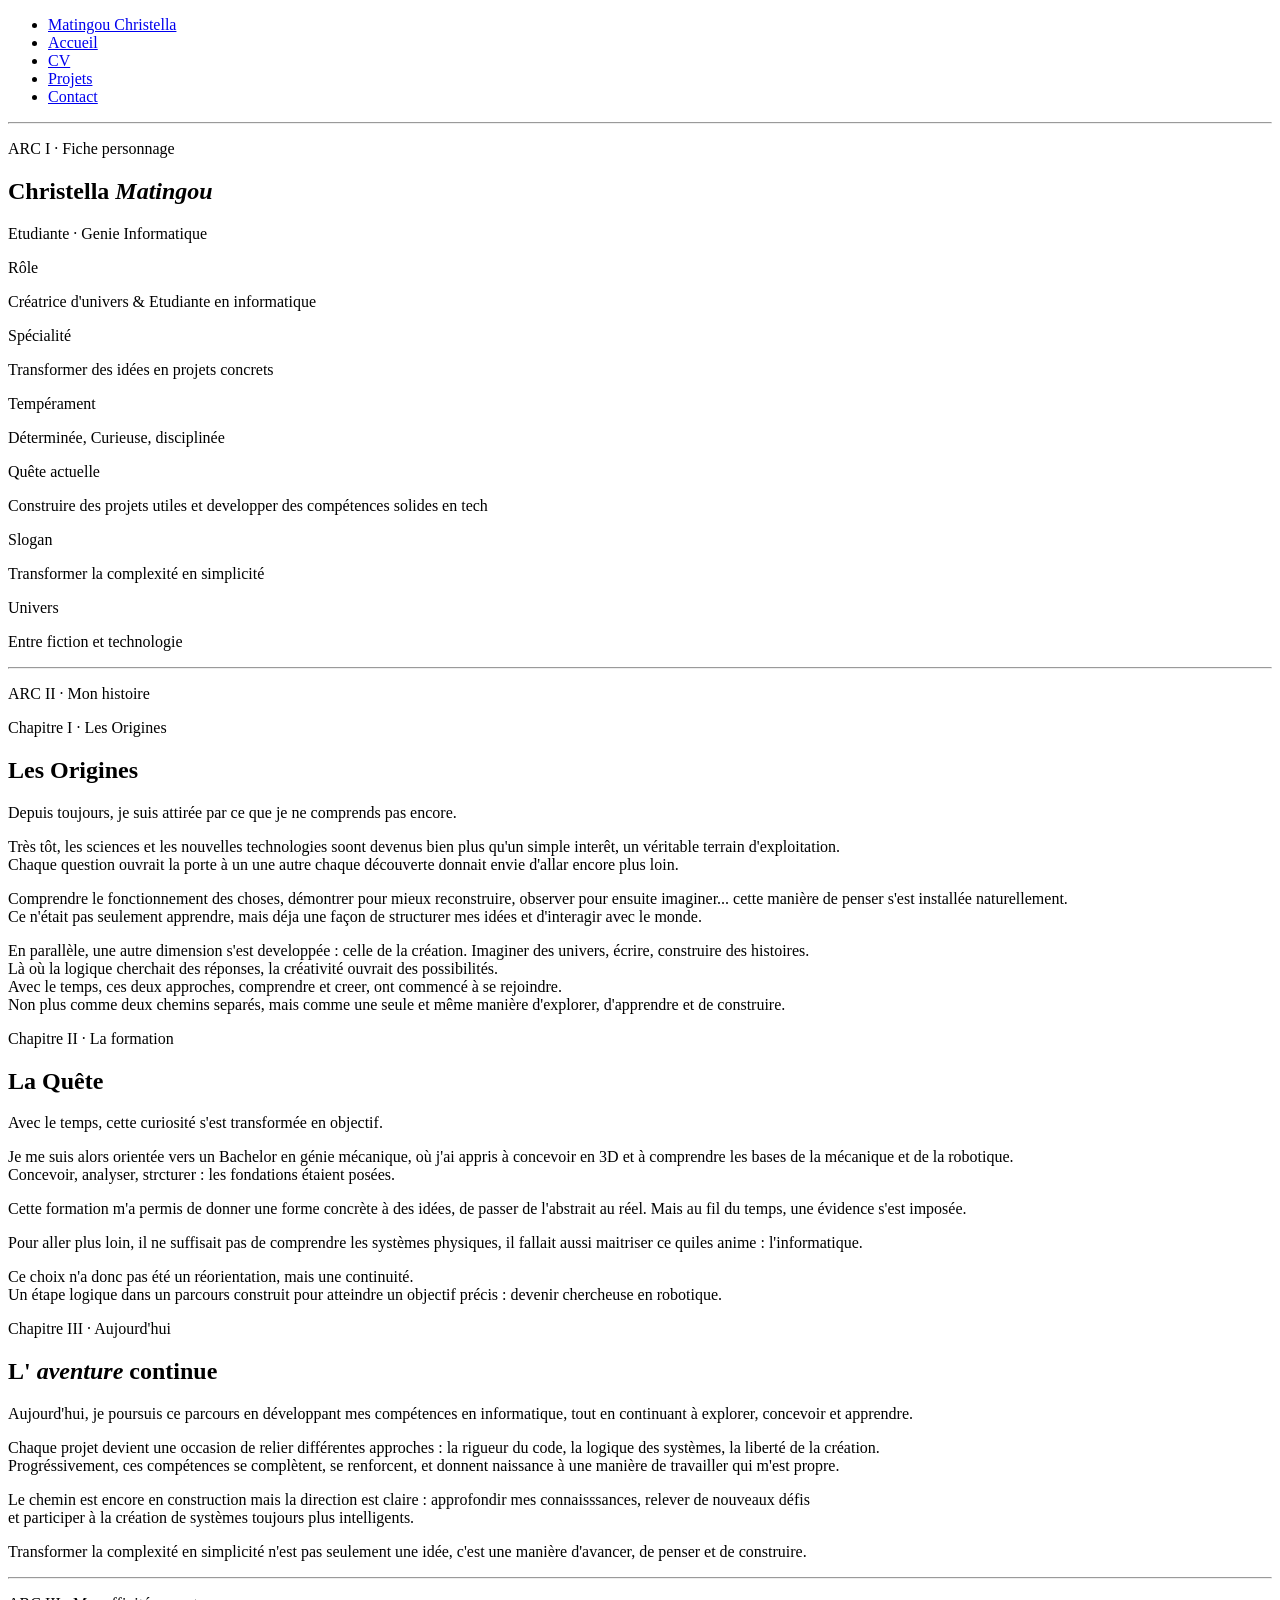
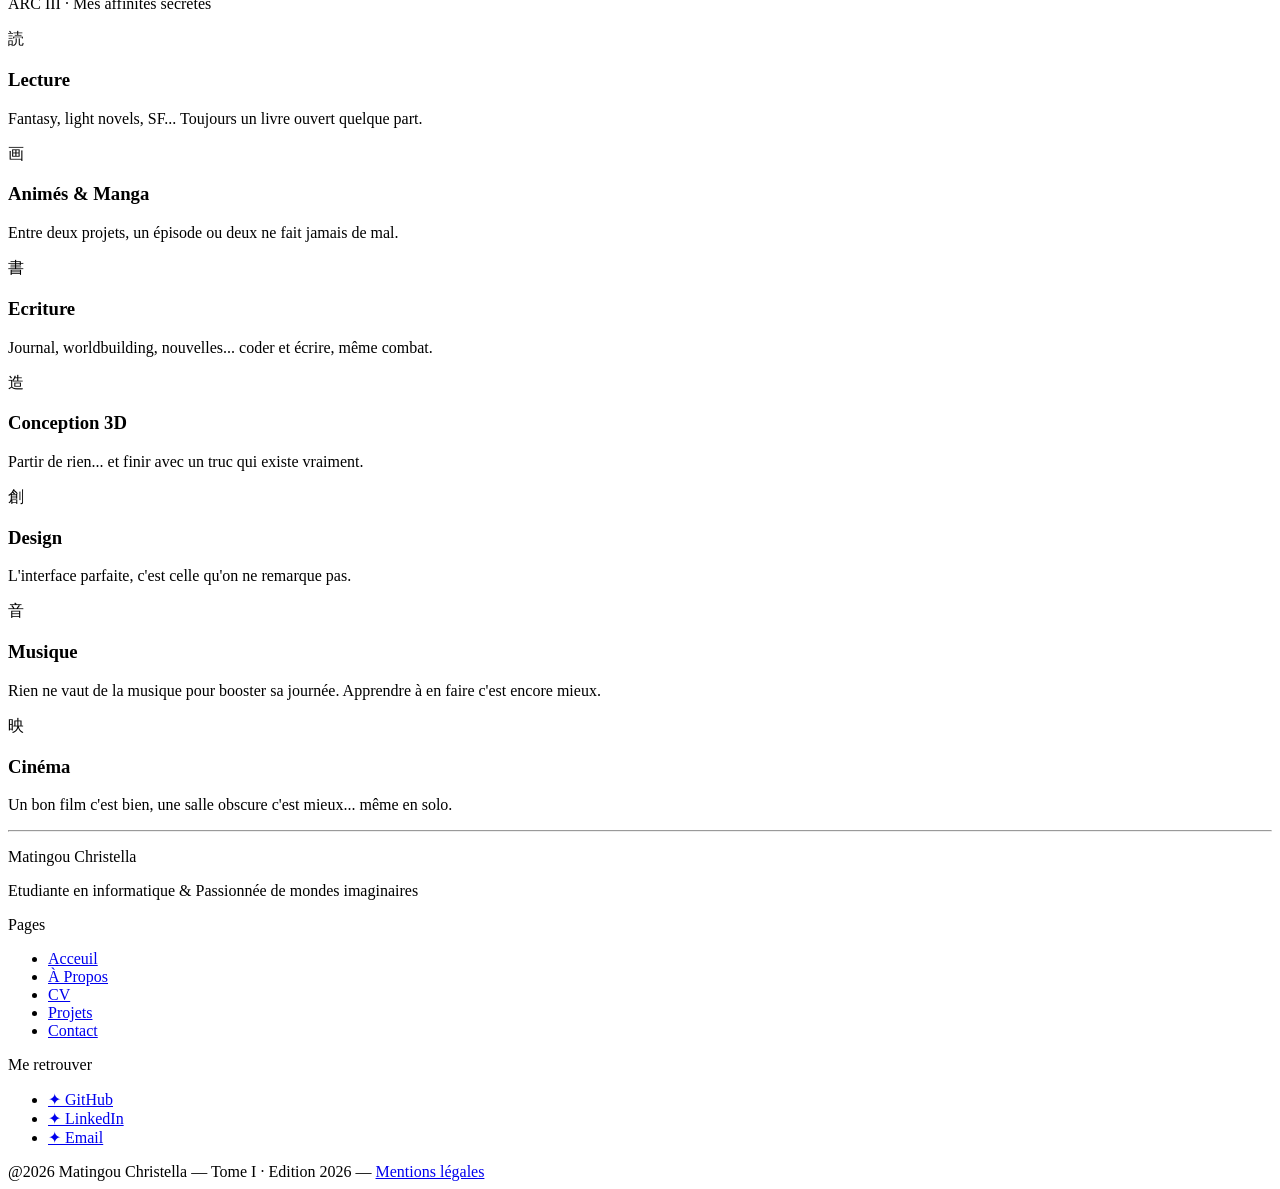
==== aboutme.html @ d2eea665 "Fix HTML structure and update links in aboutme.html" ====
<!doctype html>
<html lang="fr">
  <head>
    <meta charset="UTF-8" />
    <meta name="viewport" content="width=device-width, initial-scale=1.0" />
    <title>À Propos</title>
    <link rel="stylesheet" href="style.css" />
  </head>
  <body>
    <header>
      <nav class="navigation">
        <ul>
          <li><a href="index.html" class="logo-name">Matingou Christella</a></li>
          <li><a href="index.html">Accueil</a></li>
          <li><a href="CV.html">CV</a></li>
          <li><a href="project.html">Projets</a></li>
          <li><a href="contact.html">Contact</a></li>
        </ul>
      </nav>
      <hr />
    </header>
    <main>
      <p class="part-label">ARC I · Fiche personnage</p>
      <section class="statut">
        <div class="infos-part-zone">
          <div class="infos-parts">
            <h1 class="name-part">Christella <em>Matingou</em></h1>
            <p class="class-part">Etudiante · Genie Informatique</p>
          </div>
          <div class="stats-zone">
            <div class="stat-part">
              <p class="stat-name">Rôle</p>
              <p class="stat-value">
                Créatrice d'univers & Etudiante en informatique
              </p>
            </div>
            <div class="stat-part">
              <p class="stat-name">Spécialité</p>
              <p class="stat-value">
                Transformer des idées en projets concrets
              </p>
            </div>
            <div class="stat-part">
              <p class="stat-name">Tempérament</p>
              <p class="stat-value">Déterminée, Curieuse, disciplinée</p>
            </div>
            <div class="stat-part">
              <p class="stat-name">Quête actuelle</p>
              <p class="stat-value">
                Construire des projets utiles et developper des compétences
                solides en tech
              </p>
            </div>
            <div class="stat-part">
              <p class="stat-name">Slogan</p>
              <p class="stat-value">Transformer la complexité en simplicité</p>
            </div>
            <div class="stat-part">
              <p class="stat-name">Univers</p>
              <p class="stat-value">Entre fiction et technologie</p>
            </div>
          </div>
        </div>
      </section>
      <hr />
      <section class="story">
        <p class="part-label">ARC II · Mon histoire</p>
        <div class="chapters">
          <div class="first-chapter">
            <div class="chap-timeline">
              <div class="chap-dot"></div>
              <div class="chap-line"></div>
            </div>
            <div class="chap-body">
              <div class="chap-num">Chapitre I · Les Origines</div>
              <h2 class="chap-title">Les Origines</h2>
              <p class="chap-text">
                Depuis toujours, je suis attirée par ce que je ne comprends pas
                encore.<br />
              </p>
              <p class="chap-text">
                Très tôt, les sciences et les nouvelles technologies soont
                devenus bien plus qu'un simple interêt, un véritable terrain
                d'exploitation.<br />
                Chaque question ouvrait la porte à un une autre chaque
                découverte donnait envie d'allar encore plus loin.<br />
              </p>
              <p class="chap-text">
                Comprendre le fonctionnement des choses, démontrer pour mieux
                reconstruire, observer pour ensuite imaginer... cette manière de
                penser s'est installée naturellement.<br />
                Ce n'était pas seulement apprendre, mais déja une façon de
                structurer mes idées et d'interagir avec le monde.<br />
              </p>
              <p class="chap-text">
                En parallèle, une autre dimension s'est developpée : celle de la
                création. Imaginer des univers, écrire, construire des
                histoires.<br />
                Là où la logique cherchait des réponses, la créativité ouvrait
                des possibilités.<br />
                Avec le temps, ces deux approches, comprendre et creer, ont
                commencé à se rejoindre. <br />Non plus comme deux chemins
                separés, mais comme une seule et même manière d'explorer,
                d'apprendre et de construire.
              </p>
            </div>
          </div>
          <div class="second-chapter">
            <div class="chap-timeline">
              <div class="chap-dot"></div>
              <div class="chap-line"></div>
            </div>
            <div class="chap-body">
              <div class="chap-num">Chapitre II · La formation</div>
              <h2 class="chap-title">La Quête</h2>
              <p class="chap-text">
                Avec le temps, cette curiosité s'est transformée en objectif.
              </p>
              <p class="chap-text">
                Je me suis alors orientée vers un Bachelor en génie mécanique,
                où j'ai appris à concevoir en 3D et à comprendre les bases de la
                mécanique et de la robotique. <br />
                Concevoir, analyser, strcturer : les fondations étaient posées.
              </p>
              <p class="chap-text">
                Cette formation m'a permis de donner une forme concrète à des
                idées, de passer de l'abstrait au réel. Mais au fil du temps,
                une évidence s'est imposée.
              </p>
              <p class="chap-text">
                Pour aller plus loin, il ne suffisait pas de comprendre les
                systèmes physiques, il fallait aussi maitriser ce quiles anime :
                l'informatique.
              </p>
              <p class="chap-text">
                Ce choix n'a donc pas été un réorientation, mais une continuité.
                <br />
                Un étape logique dans un parcours construit pour atteindre un
                objectif précis : devenir chercheuse en robotique.
              </p>
            </div>
          </div>
          <div class="third-chapter">
            <div class="chap-timeline">
              <div class="chap-dot"></div>
              <div class="chap-line"></div>
            </div>
            <div class="chap-body">
              <div class="chap-num">Chapitre III · Aujourd'hui</div>
              <h2 class="chap-title">L' <em>aventure</em> continue</h2>
              <p class="chap-text">
                Aujourd'hui, je poursuis ce parcours en développant mes
                compétences en informatique, tout en continuant à explorer,
                concevoir et apprendre.
              </p>
              <p class="chap-text">
                Chaque projet devient une occasion de relier différentes
                approches : la rigueur du code, la logique des systèmes, la
                liberté de la création.
                <br />Progréssivement, ces compétences se complètent, se
                renforcent, et donnent naissance à une manière de travailler qui
                m'est propre.
              </p>
              <p class="chap-text">
                Le chemin est encore en construction mais la direction est
                claire : approfondir mes connaisssances, relever de nouveaux
                défis <br />
                et participer à la création de systèmes toujours plus
                intelligents.
              </p>
              <p class="chap-text">
                Transformer la complexité en simplicité n'est pas seulement une
                idée, c'est une manière d'avancer, de penser et de construire.
              </p>
            </div>
          </div>
        </div>
      </section>
      <hr />
      <section class="hobbies">
        <p class="part-label">ARC III · Mes affinités secretes</p>
        <div class="hobbies-zone">
          <div class="hobbies-card">
            <span class="hobby-kanji">読</span>
            <div class="hobby-part">
              <h3 class="hobby-name">Lecture</h3>
              <p class="hobby-value">
                Fantasy, light novels, SF... Toujours un livre ouvert quelque
                part.
              </p>
            </div>
          </div>
          <div class="hobbies-card">
            <span class="hobby-kanji">画</span>
            <div class="hobby-part">
              <h3 class="hobby-name">Animés & Manga</h3>
              <p class="hobby-value">
                Entre deux projets, un épisode ou deux ne fait jamais de mal.
              </p>
            </div>
          </div>
          <div class="hobbies-card">
            <span class="hobby-kanji">書</span>
            <div class="hobby-part">
              <h3 class="hobby-name">Ecriture</h3>
              <p class="hobby-value">
                Journal, worldbuilding, nouvelles... coder et écrire, même
                combat.
              </p>
            </div>
          </div>
          <div class="hobbies-card">
            <span class="hobby-kanji">造</span>
            <div class="hobby-part">
              <h3 class="hobby-name">Conception 3D</h3>
              <p class="hobby-value">
                Partir de rien... et finir avec un truc qui existe vraiment.
              </p>
            </div>
          </div>
          <div class="hobbies-card">
            <span class="hobby-kanji">創</span>
            <div class="hobby-part">
              <h3 class="hobby-name">Design</h3>
              <p class="hobby-value">
                L'interface parfaite, c'est celle qu'on ne remarque pas.
              </p>
            </div>
          </div>
          <div class="hobbies-card">
            <span class="hobby-kanji">音</span>
            <div class="hobby-part">
              <h3 class="hobby-name">Musique</h3>
              <p class="hobby-value">
                Rien ne vaut de la musique pour booster sa journée. Apprendre à
                en faire c'est encore mieux.
              </p>
            </div>
          </div>
          <div class="hobbies-card">
            <span class="hobby-kanji">映</span>
            <div class="hobby-part">
              <h3 class="hobby-name">Cinéma</h3>
              <p class="hobby-value">
                Un bon film c'est bien, une salle obscure c'est mieux... même en
                solo.
              </p>
            </div>
          </div>
        </div>
      </section>
    </main>
    <footer>
      <hr />
      <section class="footer-top">
        <div class="footer-title">
          <p class="footer-logo">Matingou Christella</p>
          <p class="footer-subtitle">
            Etudiante en informatique & Passionnée de mondes imaginaires
          </p>
        </div>
        <div clas="footer-nav">
          <p class="footer-nav-title">Pages</p>
          <ul class="foot-nav">
            <li><a href="index.html">Acceuil</a></li>
            <li><a href="aboutme.html">À Propos</a></li>
            <li><a href="cv.html">CV</a></li>
            <li><a href="project.html">Projets</a></li>
            <li><a href="contact.html">Contact</a></li>
          </ul>
        </div>
        <div class="footer-social">
          <p class="footer-social-title">Me retrouver</p>
          <ul class="foot-nav">
            <li><a href="#">✦ GitHub</a></li>
            <li><a href="#">✦ LinkedIn</a></li>
            <li><a href="christellamatingou@gmail.com">✦ Email</a></li>
          </ul>
        </div>
      </section>
      <section class="footer-bottom">
        <span>@2026 Matingou Christella</span>
        <span>— Tome I · Edition 2026 —</span>
        <a href="mentions.html">Mentions légales</a>
      </section>
    </footer>
  </body>
</html>
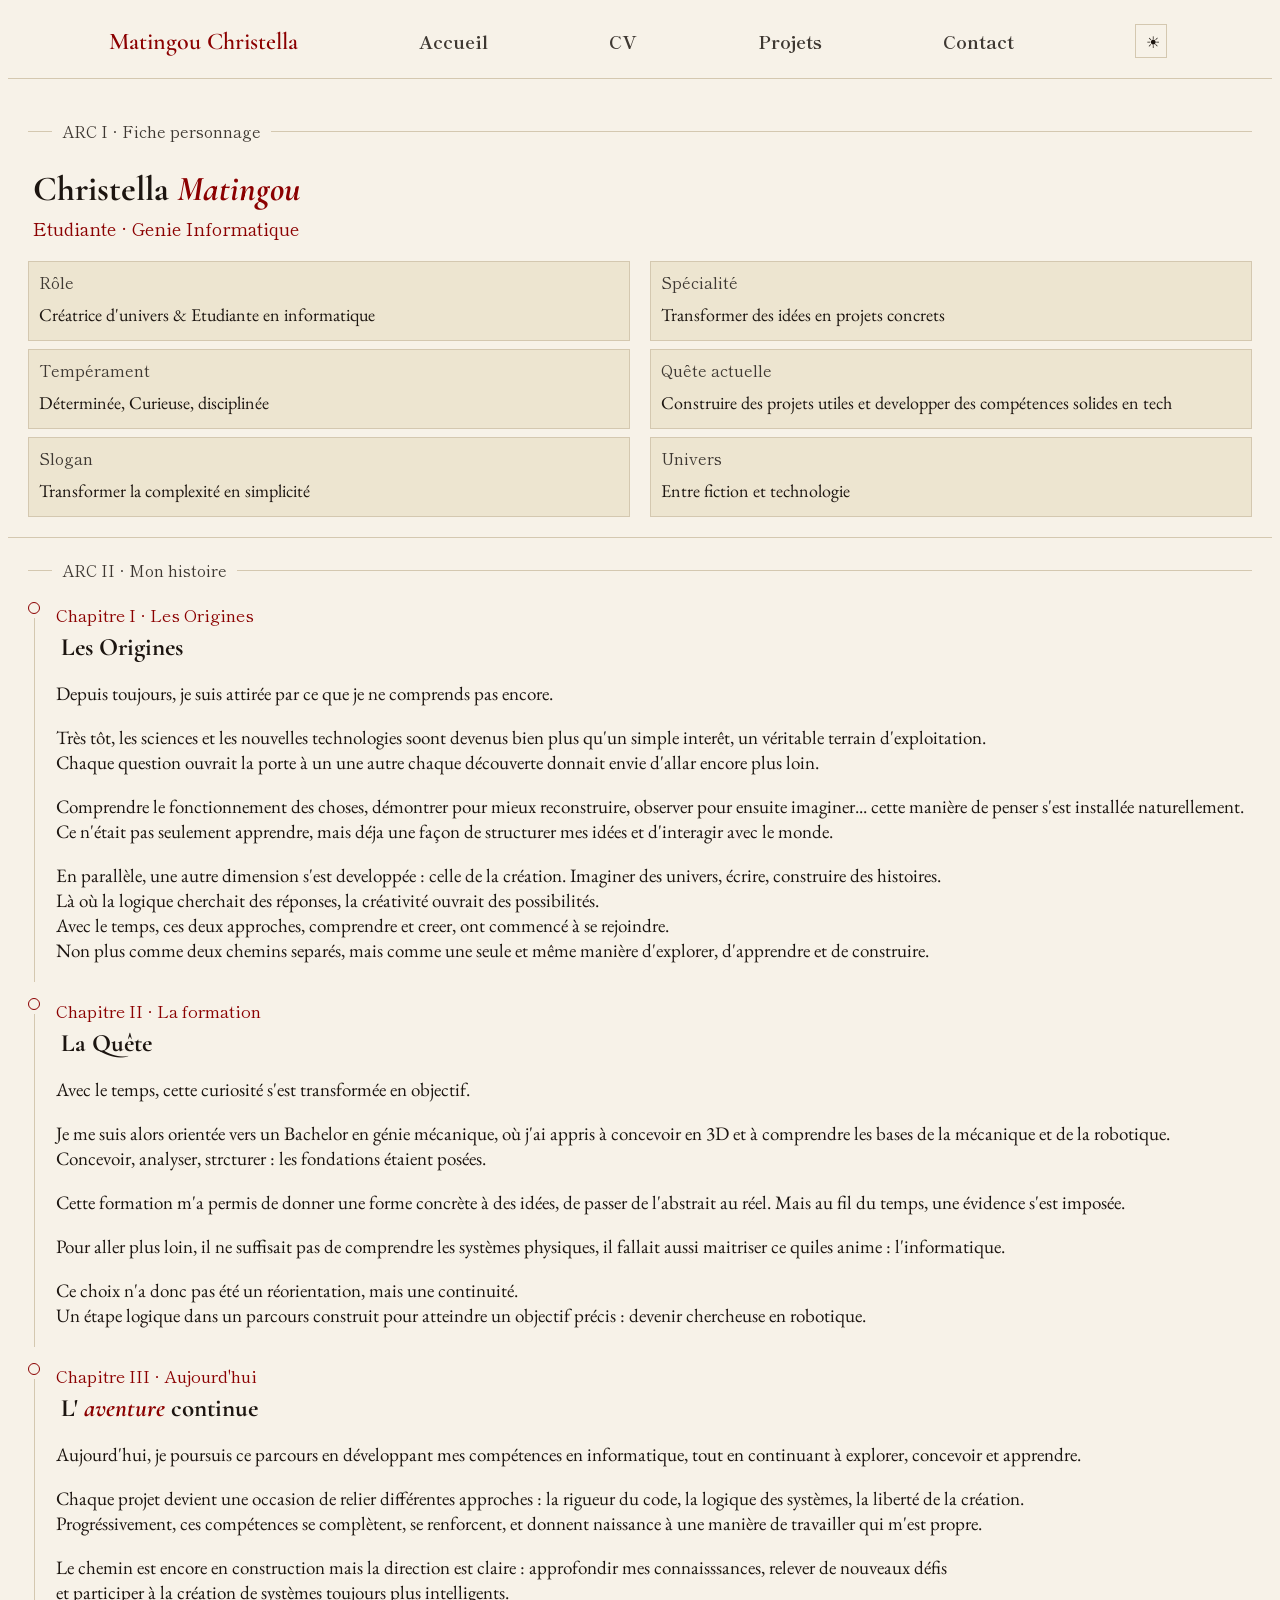
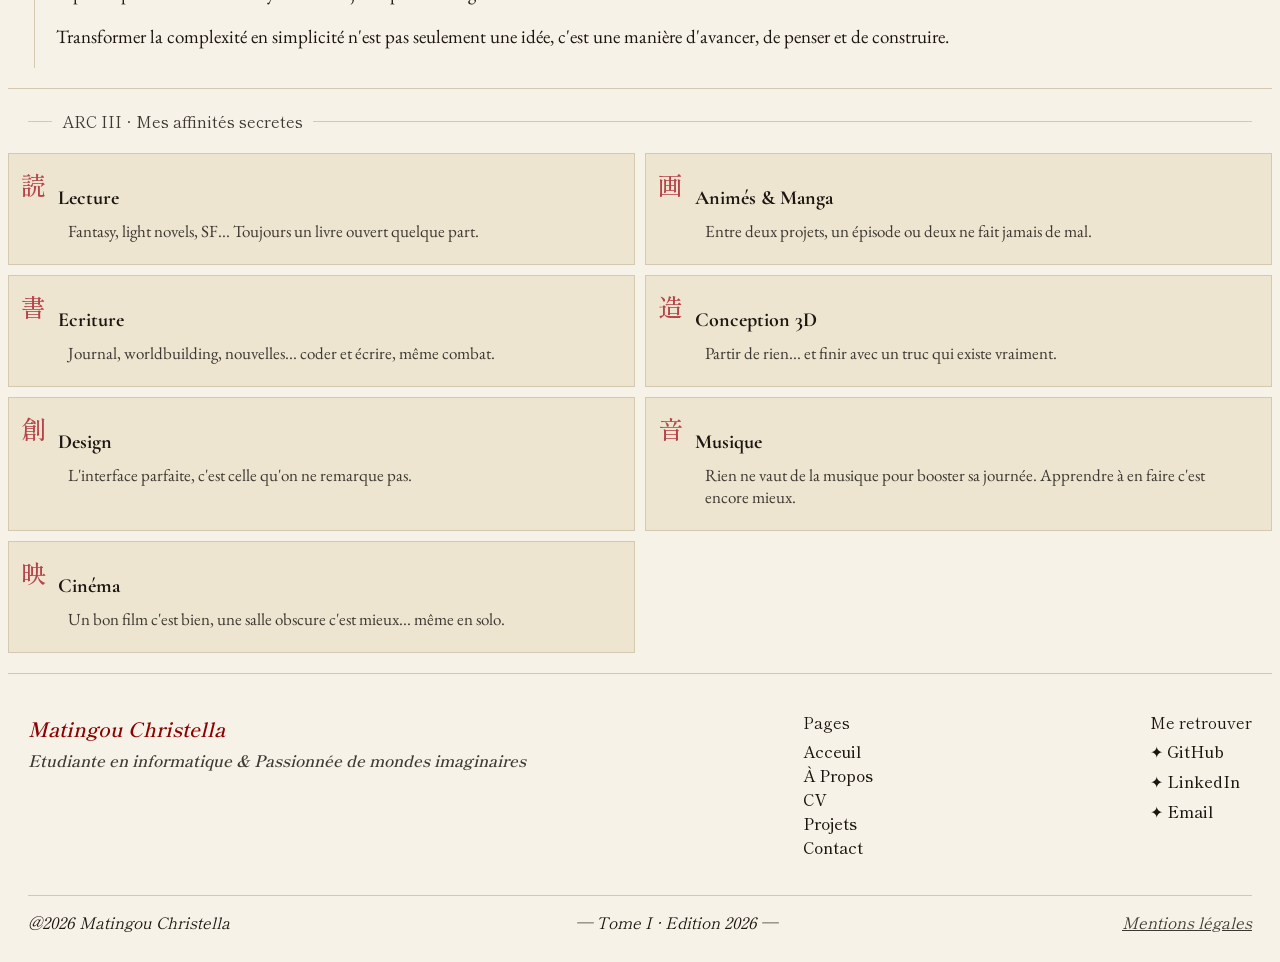
==== commit da205ab2: "Updated 9 files: Kanri.html, aboutme.html, contact.html, cv.html, index.html, mentions.html, project" ====
--- a/aboutme.html
+++ b/aboutme.html
@@ -10,11 +10,16 @@
     <header>
       <nav class="navigation">
         <ul>
-          <li><a href="index.html" class="logo-name">Matingou Christella</a></li>
+          <li>
+            <a href="index.html" class="logo-name">Matingou Christella</a>
+          </li>
           <li><a href="index.html">Accueil</a></li>
-          <li><a href="CV.html">CV</a></li>
+          <li><a href="cv.html">CV</a></li>
           <li><a href="project.html">Projets</a></li>
           <li><a href="contact.html">Contact</a></li>
+          <li>
+            <button id="theme-toggle" class="toggle-btn">☀</button>
+          </li>
         </ul>
       </nav>
       <hr />
@@ -284,5 +289,6 @@
         <a href="mentions.html">Mentions légales</a>
       </section>
     </footer>
+    <script src="script.js"></script>
   </body>
 </html>
--- a/style.css
+++ b/style.css
@@ -0,0 +1,1305 @@
+/*Police globale*/
+@import url("https://fonts.googleapis.com/css2?family=Cormorant+Garamond:ital,wght@0,300..700;1,300..700&family=Inter:ital,opsz,wght@0,14..32,100..900;1,14..32,100..900&family=Shippori+Mincho&display=swap");
+@import url("https://fonts.googleapis.com/css2?family=Inter:ital,opsz,wght@0,14..32,100..900;1,14..32,100..900&family=Shippori+Mincho&display=swap");
+@import url("https://fonts.googleapis.com/css2?family=Cormorant+Garamond:ital,wght@0,300..700;1,300..700&family=EB+Garamond:ital,wght@0,400..800;1,400..800&family=Inter:ital,opsz,wght@0,14..32,100..900;1,14..32,100..900&family=Shippori+Mincho&display=swap");
+/*Variables CSS globales*/
+:root {
+  --back-color: #f7f2e8;
+  --main-color: #1c1510;
+  --main-accent: #8b0000;
+  --soft-accent: #b5434a;
+  --border-color: #d4c8b0;
+  --sub-color: #3e3832;
+  --back-color-dark: #ede5d0;
+  --primary-font: "Cormorant Garamond", serif;
+  --secondary-font: "Shippori Mincho", serif;
+  --tertiary-font: "EB Garamond", serif;
+}
+/*Variables mode sombre*/
+:root.dark {
+  --back-color: #0e0b09;
+  --main-color: #ede5d0;
+  --main-accent: #c0282e;
+  --soft-accent: #8b0000;
+  --border-color: #2a2018;
+  --sub-color: #a08878;
+  --back-color-dark: #1a1208;
+}
+
+/*Style global*/
+body {
+  background-color: var(--back-color);
+  color: var(--main-color);
+  padding: 0;
+  min-height: 100vh;
+  display: flex;
+  flex-direction: column;
+}
+main {
+  flex: 1;
+}
+nav ul {
+  list-style: none;
+  display: flex;
+  align-items: center;
+  justify-content: space-evenly;
+  gap: 20px;
+  padding: 0;
+  font-family: var(--secondary-font);
+}
+.logo-name {
+  font-family: var(--primary-font);
+  font-size: 24px;
+  color: var(--main-accent);
+  font-weight: 600;
+}
+nav a {
+  text-decoration: none;
+  color: var(--sub-color);
+  font-weight: bold;
+  font-size: 18px;
+}
+nav a:hover {
+  color: var(--soft-accent);
+}
+hr {
+  border: none;
+  border-top: 1px solid;
+  border-color: var(--border-color);
+  margin: 20px 0;
+}
+div a:hover {
+  color: var(--soft-accent);
+  text-decoration: underline;
+}
+/*footer*/
+footer {
+  font-family: var(--secondary-font);
+}
+.footer-top {
+  display: flex;
+  justify-content: space-between;
+  align-items: flex-start;
+  gap: 20px;
+  margin: 20px;
+}
+.footer-bottom {
+  display: flex;
+  justify-content: space-between;
+  align-items: center;
+  margin: 20px;
+  border-top: 1px solid var(--border-color);
+  padding-top: 14px;
+}
+.footer-nav ul,
+.footer-social ul {
+  list-style: none;
+  padding: 0;
+  display: flex;
+  flex-direction: column;
+  gap: 6px;
+}
+.foot-nav {
+  margin-top: 2px;
+  font-size: 16px;
+}
+.footer-logo {
+  font-size: 20px;
+  margin-bottom: 5px;
+  font-style: italic;
+  font-weight: 600;
+  color: var(--main-accent);
+}
+.footer-subtitle {
+  font-size: 16px;
+  color: var(--sub-color);
+  margin-top: 5px;
+  font-style: italic;
+  font-weight: 600;
+}
+.footer-nav-title {
+  font-size: 16x;
+  margin-bottom: 5px;
+}
+.footer-social-title {
+  font-size: 16px;
+  margin-bottom: 5px;
+}
+.footer-bottom {
+  font-size: 16px;
+  font-style: italic;
+}
+.footer-bottom a {
+  color: var(--sub-color);
+  text-decoration: underline;
+  text-decoration-color: var(--sub-color);
+}
+/*page d'accueil*/
+
+.presentation-zone {
+  display: flex;
+  padding: 10px 20px;
+  justify-content: space-around;
+}
+div ul {
+  list-style: none;
+  padding: 0;
+  font-family: var(--secondary-font);
+  font-size: 20px;
+}
+div a {
+  text-decoration: none;
+  color: var(--main-color);
+  font-weight: 500;
+}
+
+.Summary-zone {
+  align-items: center;
+  border-left: 1px solid var(--border-color);
+  padding-left: 30px;
+}
+.summary-list {
+  display: flex;
+  flex-direction: column;
+  align-items: flex-start;
+  gap: 15px;
+}
+.presentation {
+  font-family: var(--tertiary-font);
+  font-size: 20px;
+  padding-left: 10px;
+  border-left: 0.5px solid var(--border-color);
+}
+
+.chapter-label {
+  font-family: var(--secondary-font);
+  font-size: 18px;
+  color: var(--main-accent);
+}
+
+.chapter-label::before {
+  content: "";
+  display: inline-block;
+  width: 24px;
+  height: 1px;
+  background-color: var(--border-color);
+  vertical-align: middle;
+  margin-right: 10px;
+}
+.main-title {
+  font-family: var(--primary-font);
+  font-size: 60px;
+  font-weight: 600;
+  color: var(--main-color);
+  margin: auto;
+}
+em {
+  color: var(--main-accent);
+}
+.subtitle {
+  font-family: var(--secondary-font);
+  font-size: 18px;
+  font-weight: 700;
+  color: var(--sub-color);
+  margin: 0;
+}
+.first-arc,
+.second-arc,
+.third-arc {
+  display: flex;
+  flex-direction: column;
+  padding: 0 20px;
+}
+
+.arc-label {
+  font-family: var(--secondary-font);
+  font-size: 16px;
+  color: var(--sub-color);
+  margin-top: 0;
+  display: flex;
+  align-items: center;
+}
+.arc-label::before {
+  content: "";
+  display: inline-block;
+  width: 24px;
+  height: 1px;
+  background-color: var(--border-color);
+  vertical-align: middle;
+  margin-right: 10px;
+}
+.arc-story {
+  font-family: var(--tertiary-font);
+  font-size: 18px;
+  color: var(--main-color);
+  margin: 0;
+}
+.arc-label::after {
+  content: "";
+  display: inline-block;
+  flex: 1;
+  height: 1px;
+  background-color: var(--border-color);
+  vertical-align: middle;
+  margin-left: 10px;
+}
+.arc-label-main-title {
+  font-family: var(--primary-font);
+  font-size: 30px;
+  margin: 0;
+  padding-bottom: 6px;
+}
+.arc-label-subtitle {
+  font-family: var(--secondary-font);
+  font-size: 18px;
+  color: var(--sub-color);
+  margin: 0;
+  padding-bottom: 6px;
+}
+.first-arc-contents {
+  display: flex;
+  flex-direction: column;
+  gap: 10px;
+}
+.first-arc-contents a {
+  font-size: 18px;
+  font-family: var(--secondary-font);
+  color: var(--main-accent);
+  text-decoration: underline;
+}
+.chips {
+  display: flex;
+  gap: 10px;
+}
+.chip {
+  font-family: var(--primary-font);
+  font-size: 18px;
+  color: var(--sub-color);
+  padding: 8px 18px;
+  border: 1px solid var(--border-color);
+  background: var(--back-color-dark);
+}
+.chip-kanji {
+  font-family: var(--secondary-font);
+  font-size: 18px;
+  color: var(--soft-accent);
+  margin-right: 6px;
+  font-weight: 500;
+}
+/*Page À Propos*/
+.name-part {
+  font-family: var(--primary-font);
+  font-size: 35px;
+  color: var(--main-color);
+  margin: 5px;
+}
+.class-part {
+  font-family: var(--secondary-font);
+  font-size: 18px;
+  color: var(--main-accent);
+  margin: 5px;
+}
+.part-label {
+  font-family: var(--secondary-font);
+  font-size: 16px;
+  color: var(--sub-color);
+  margin: 20px;
+  display: flex;
+  align-items: center;
+}
+.part-label::before {
+  content: "";
+  display: inline-block;
+  width: 24px;
+  height: 1px;
+  background-color: var(--border-color);
+  vertical-align: middle;
+  margin-right: 10px;
+}
+.part-label::after {
+  content: "";
+  display: inline-block;
+  flex: 1;
+  height: 1px;
+  background-color: var(--border-color);
+  vertical-align: middle;
+  margin-left: 10px;
+}
+
+.chapters {
+  display: flex;
+  flex-direction: column;
+  gap: 16px;
+  margin: 20px;
+}
+.chap-timeline {
+  display: flex;
+  flex-direction: column;
+  align-items: center;
+}
+.chap-dot {
+  width: 10px;
+  height: 10px;
+  border-radius: 50%;
+  border: 1px solid var(--main-accent);
+  background: var(--back-color);
+  flex-shrink: 0;
+}
+.chap-line {
+  flex: 1;
+  width: 1px;
+  background: var(--border-color);
+  margin-top: 4px;
+}
+.first-chapter,
+.second-chapter,
+.third-chapter {
+  display: flex;
+  gap: 16px;
+}
+
+.statut {
+  display: flex;
+  align-items: center;
+  margin: 20px;
+}
+
+.chap-num {
+  font-family: var(--secondary-font);
+  color: var(--main-accent);
+  font-size: 17px;
+}
+.chap-title {
+  font-family: var(--primary-font);
+  color: var(--main-color);
+  font-size: 25px;
+  margin: 5px;
+}
+.chap-text {
+  font-family: var(--tertiary-font);
+  color: var(--main-color);
+  font-size: 19px;
+}
+.stats-zone {
+  display: grid;
+  grid-template-columns: 1fr 1fr;
+  gap: 8px 20px;
+}
+.stat-part {
+  display: flex;
+  flex-direction: column;
+  gap: 3px;
+  padding: 8px 10px;
+  border: 0.5px solid var(--border-color);
+  background-color: var(--back-color-dark);
+}
+.infos-part-zone {
+  display: flex;
+  flex-direction: column;
+  gap: 15px;
+  flex: 1;
+}
+.stat-name {
+  margin: 0;
+  font-family: var(--secondary-font);
+  font-size: 16px;
+  color: var(--sub-color);
+  padding-bottom: 6px;
+}
+.stat-value {
+  margin: 0;
+  padding-bottom: 6px;
+  font-family: var(--tertiary-font);
+  font-size: 18px;
+  color: var(--main-color);
+}
+.hobbies-zone {
+  display: grid;
+  grid-template-columns: 1fr 1fr;
+  gap: 10px;
+}
+.hobbies-card {
+  display: flex;
+  align-items: flex-start;
+  padding: 12px;
+  border: 1px solid var(--border-color);
+  background-color: var(--back-color-dark);
+  gap: 12px;
+}
+.hobby-kanji {
+  font-family: var(--secondary-font);
+  font-size: 25px;
+  color: var(--soft-accent);
+  font-weight: 500;
+}
+.hobby-name {
+  font-size: 20px;
+  font-family: var(--primary-font);
+  color: var(--main-color);
+  margin-bottom: 5px;
+}
+.hobby-value {
+  font-size: 17px;
+  font-family: var(--tertiary-font);
+  color: var(--sub-color);
+  margin: 10px;
+}
+/*Page Contact*/
+.epilogue-zone {
+  display: flex;
+  align-items: center;
+  flex-direction: column;
+  justify-content: center;
+}
+.epilogue-label {
+  font-family: var(--secondary-font);
+  font-size: 20px;
+  color: var(--sub-color);
+  margin: 10px;
+}
+.epilogue-label::before {
+  content: "";
+  display: inline-block;
+  width: 300px;
+  height: 1px;
+  background-color: var(--border-color);
+  vertical-align: middle;
+  margin-right: 10px;
+}
+.epilogue-label::after {
+  content: "";
+  display: inline-block;
+  width: 300px;
+  height: 1px;
+  background-color: var(--border-color);
+  vertical-align: middle;
+  margin-left: 10px;
+}
+.epilogue-title {
+  font-family: var(--primary-font);
+  font-size: 45px;
+  margin: 5px;
+}
+.epilogue-subtitle {
+  font-family: var(--secondary-font);
+  color: var(--sub-color);
+  font-size: 17px;
+  margin: 2px;
+  font-weight: 600;
+}
+.contact-zone {
+  display: flex;
+  margin: 20px;
+  gap: 20px;
+}
+.find-me-label {
+  font-family: var(--secondary-font);
+  font-size: 20px;
+  margin-top: 10px;
+}
+.find-me-label::before {
+  content: "";
+  display: inline-block;
+  width: 35px;
+  height: 1px;
+  background-color: var(--border-color);
+  vertical-align: middle;
+  margin-right: 10px;
+}
+.find-me-label::after {
+  content: "";
+  display: inline-block;
+  width: 110px;
+  height: 1px;
+  background-color: var(--border-color);
+  vertical-align: middle;
+  margin-left: 10px;
+}
+.find-me-info {
+  display: flex;
+  flex-direction: column;
+  font-family: var(--secondary-font);
+  font-size: 16px;
+}
+.find-me-part {
+  width: 350px;
+  padding-right: 50px;
+  border-right: 1px solid;
+  border-color: var(--border-color);
+}
+.email-part {
+  display: flex;
+  gap: 15px;
+}
+.email-zone {
+  display: flex;
+  flex-direction: column;
+  gap: 5px;
+}
+.email-text-title,
+.link-title {
+  margin: 0;
+}
+.email-text,
+.link-text {
+  margin: 0;
+  color: var(--main-accent);
+}
+
+.link-part {
+  display: flex;
+  gap: 15px;
+}
+.link-zone {
+  display: flex;
+  flex-direction: column;
+  gap: 5px;
+}
+.form-part-label {
+  font-family: var(--secondary-font);
+  font-size: 20px;
+  margin-top: 10px;
+  display: flex;
+  align-items: center;
+}
+.form-part-label::before {
+  content: "";
+  display: inline-block;
+  width: 35px;
+  height: 1px;
+  background-color: var(--border-color);
+  vertical-align: middle;
+  margin-right: 10px;
+}
+.form-part-label::after {
+  content: "";
+  display: inline-block;
+  flex: 1;
+  height: 1px;
+  background-color: var(--border-color);
+  vertical-align: middle;
+  margin-left: 10px;
+}
+.form-part {
+  display: flex;
+  flex-direction: column;
+  flex: 1;
+}
+.form-zone {
+  font-size: 18px;
+  font-family: var(--secondary-font);
+}
+.form-row {
+  display: flex;
+  flex-direction: column;
+}
+
+.form-group {
+  display: flex;
+  flex-direction: column;
+  padding-bottom: 10px;
+}
+.form-group input {
+  width: 85%;
+  padding: 8px 12px;
+  font-size: 16px;
+  background-color: var(--back-color-dark);
+  border-color: var(--border-color);
+  font-family: var(--tertiary-font);
+  border: 0.5px solid;
+}
+.form-group textarea {
+  width: 85%;
+  padding: 10px 12px;
+  height: 175px;
+  font-size: 16px;
+  background-color: var(--back-color-dark);
+  font-family: var(--tertiary-font);
+}
+.form-group label {
+  padding-bottom: 10px;
+}
+button {
+  font-size: 16px;
+  background-color: var(--main-accent);
+  color: var(--back-color);
+  font-family: var(--secondary-font);
+  padding: 12px 28px;
+  width: 89%;
+  margin-top: 10px;
+}
+/*Page Mentions legales*/
+.mentions-titles {
+  display: flex;
+  align-items: center;
+  flex-direction: column;
+  justify-content: center;
+}
+.mentions-label {
+  font-family: var(--secondary-font);
+  font-size: 20px;
+  color: var(--sub-color);
+  margin: 10px;
+}
+.mentions-label::before {
+  content: "";
+  display: inline-block;
+  width: 300px;
+  height: 1px;
+  background-color: var(--border-color);
+  vertical-align: middle;
+  margin-right: 10px;
+}
+.mentions-label::after {
+  content: "";
+  display: inline-block;
+  width: 300px;
+  height: 1px;
+  background-color: var(--border-color);
+  vertical-align: middle;
+  margin-left: 10px;
+}
+.mentions-title {
+  font-family: var(--primary-font);
+  font-size: 45px;
+  margin: 5px;
+}
+.mentions-subtitle {
+  font-family: var(--secondary-font);
+  color: var(--sub-color);
+  font-size: 17px;
+  margin: 2px;
+  font-weight: 600;
+}
+.label {
+  font-family: var(--secondary-font);
+  color: var(--sub-color);
+  font-size: 18px;
+}
+.label::before {
+  content: "";
+  display: inline-block;
+  width: 40px;
+  height: 1px;
+  background-color: var(--border-color);
+  vertical-align: middle;
+  margin-right: 10px;
+}
+.label::after {
+  content: "";
+  display: inline-block;
+  width: 400px;
+  height: 1px;
+  background-color: var(--border-color);
+  vertical-align: middle;
+  margin-left: 10px;
+}
+.mention {
+  display: flex;
+  justify-content: center;
+  align-items: center;
+  flex-direction: column;
+}
+.info-value {
+  display: flex;
+  flex-direction: column;
+}
+.name-mention {
+  display: inline-flex;
+  font-family: var(--secondary-font);
+  font-size: 18px;
+  justify-content: space-between;
+}
+.statut-mention {
+  display: inline-flex;
+  justify-content: space-between;
+  font-family: var(--secondary-font);
+  font-size: 18px;
+}
+.mail-mention {
+  display: inline-flex;
+  justify-content: space-between;
+  font-family: var(--secondary-font);
+  font-size: 18px;
+  gap: 263px;
+}
+.hebergeur-mention {
+  display: inline-flex;
+  justify-content: space-between;
+  font-family: var(--secondary-font);
+  font-size: 18px;
+  gap: 430px;
+}
+.address-mention {
+  display: inline-flex;
+  justify-content: space-between;
+  font-family: var(--secondary-font);
+  font-size: 18px;
+}
+.text {
+  display: flex;
+  justify-content: center;
+  font-family: var(--tertiary-font);
+  color: var(--main-color);
+  width: 650px;
+  font-size: 18px;
+  margin: 0;
+}
+.text-mentions {
+  margin: 0;
+}
+
+/*page CV*/
+.cv-title-zone {
+  display: flex;
+  flex-direction: column;
+  align-items: center;
+  justify-content: center;
+}
+.cv-label {
+  font-family: var(--secondary-font);
+  font-size: 20px;
+  color: var(--sub-color);
+  margin: 10px;
+}
+.cv-label::before {
+  content: "";
+  display: inline-block;
+  width: 300px;
+  height: 1px;
+  background-color: var(--border-color);
+  vertical-align: middle;
+  margin-right: 10px;
+}
+.cv-label::after {
+  content: "";
+  display: inline-block;
+  width: 300px;
+  height: 1px;
+  background-color: var(--border-color);
+  vertical-align: middle;
+  margin-left: 10px;
+}
+.cv-main-title {
+  font-family: var(--primary-font);
+  font-size: 45px;
+  margin: 5px;
+}
+.cv-subtitle {
+  font-family: var(--secondary-font);
+  color: var(--sub-color);
+  font-size: 17px;
+  margin: 2px;
+  font-weight: 600;
+}
+.cv-contents {
+  display: flex;
+}
+.cv-left-parts {
+  display: flex;
+  flex-direction: column;
+  gap: 6px;
+  margin: 20px;
+  padding-right: 50px;
+  border-right: 0.5px solid;
+  border-color: var(--border-color);
+}
+.cv-part-title {
+  font-family: var(--secondary-font);
+  font-size: 18px;
+  color: var(--main-accent);
+  padding-bottom: 6px;
+  border-bottom: 0.5px solid;
+  border-color: var(--border-color);
+  margin-top: 0;
+}
+.cv-part {
+  font-family: var(--tertiary-font);
+  font-size: 17px;
+  color: var(--main-color);
+}
+.skills-contents {
+  display: flex;
+  flex-direction: column;
+  gap: 3px;
+  margin-bottom: 10px;
+}
+.skill-name {
+  display: flex;
+  justify-content: space-between;
+  align-items: center;
+  width: 350px;
+  margin: 0;
+}
+.skill-bar {
+  height: 2px;
+  background-color: var(--border-color);
+  border-radius: 1px;
+  overflow: hidden;
+}
+.skill-fill {
+  height: 100%;
+  background-color: var(--soft-accent);
+  border-radius: 1px;
+}
+.s1,
+.s3 {
+  width: 90%;
+}
+.s2 {
+  width: 85%;
+}
+.s4 {
+  width: 60%;
+}
+.s5 {
+  width: 45%;
+}
+.s6 {
+  width: 45%;
+}
+.s7 {
+  width: 60%;
+}
+.s8 {
+  width: 75%;
+}
+.s9 {
+  width: 70%;
+}
+.s10 {
+  width: 50%;
+}
+.language-contents {
+  display: flex;
+  justify-content: space-between;
+  padding-bottom: 10px;
+  border-bottom: 0.5px solid;
+  border-color: var(--border-color);
+}
+.language-contents:last-child {
+  border-bottom: none;
+}
+.language-name {
+  margin: 0;
+}
+.language-level {
+  margin: 0;
+}
+.cv-right-parts {
+  display: flex;
+  flex-direction: column;
+  gap: 6px;
+  margin: 20px;
+  width: stretch;
+}
+.cv-infos-zone {
+  display: flex;
+}
+.cv-infos-timeline {
+  display: flex;
+  flex-direction: column;
+  align-items: center;
+}
+.cv-dot {
+  width: 10px;
+  height: 10px;
+  border-radius: 50%;
+  border: 1px solid var(--main-accent);
+  background: var(--back-color);
+  flex-shrink: 0;
+}
+.cv-line {
+  flex: 1;
+  width: 1px;
+  background: var(--border-color);
+  margin-top: 4px;
+}
+.cv-infos-contents {
+  padding-left: 15px;
+  padding-bottom: 15px;
+}
+.cv-infos-contents p {
+  margin: 0;
+  padding-bottom: 5px;
+}
+.cv-info-date {
+  color: var(--main-accent);
+}
+.cv-info-title {
+  font-family: var(--primary-font);
+  font-size: 18px;
+  font-weight: 600;
+}
+.cv-info-desc ::before {
+  content: "✦";
+}
+/*Page Projets*/
+.project-title-zone {
+  display: flex;
+  flex-direction: column;
+  align-items: center;
+  justify-content: center;
+}
+.project-label {
+  font-family: var(--secondary-font);
+  font-size: 20px;
+  color: var(--sub-color);
+  margin: 10px;
+}
+.project-label::before {
+  content: "";
+  display: inline-block;
+  width: 300px;
+  height: 1px;
+  background-color: var(--border-color);
+  vertical-align: middle;
+  margin-right: 10px;
+}
+.project-label::after {
+  content: "";
+  display: inline-block;
+  width: 300px;
+  height: 1px;
+  background-color: var(--border-color);
+  vertical-align: middle;
+  margin-left: 10px;
+}
+.project-main-title {
+  font-family: var(--primary-font);
+  font-size: 45px;
+  margin: 5px;
+}
+.project-subtitle {
+  font-family: var(--secondary-font);
+  color: var(--sub-color);
+  font-size: 17px;
+  margin: 2px;
+  font-weight: 600;
+  padding-bottom: 10px;
+}
+.Project-zone {
+  margin: 20px;
+}
+.project-grid {
+  display: flex;
+  gap: 20px;
+}
+.project-card {
+  border-radius: 10px;
+  display: flex;
+  flex-direction: column;
+  border: 1px solid;
+  border-color: var(--sub-color);
+  border-width: 1px;
+  overflow: hidden;
+  box-shadow: 0 4px 4px rgba(0, 0, 0, 0.4);
+  max-width: 380px;
+  max-height: 450px;
+}
+
+.project-card-top {
+  padding: 12px 16px;
+  display: flex;
+  justify-content: space-between;
+  align-items: center;
+  border-bottom: 1px solid;
+  border-color: var(--border-color);
+  background-color: var(--back-color-dark);
+  font-family: var(--secondary-font);
+}
+.project-card-title {
+  font-size: 16px;
+  color: var(--main-accent);
+  margin: 0;
+}
+.project-card-statut {
+  border: 0.5px solid;
+  border-color: var(--main-accent);
+  padding: 5px;
+  background-color: rgba(181, 67, 74, 1);
+  color: #ede5d0;
+  margin: 0;
+}
+.project-card-content {
+  padding: 14px 16px;
+  display: flex;
+  flex-direction: column;
+  font-family: var(--secondary-font);
+  border-bottom: 1px solid;
+  border-color: var(--border-color);
+}
+.project-title {
+  font-family: var(--primary-font);
+  font-size: 28px;
+  color: var(--main-accent);
+  font-weight: 600;
+  margin: 0;
+}
+.project-tags {
+  display: flex;
+  flex-wrap: wrap;
+  gap: 5px;
+}
+.project-tag {
+  font-size: 15px;
+  padding: 2px 8px;
+  border: 1px solid var(--border-color);
+  background-color: var(--back-color-dark);
+  font-family: var(--secondary-font);
+}
+.project-description {
+  font-family: var(--tertiary-font);
+  font-size: 18px;
+}
+.project-card-bottom {
+  padding: 12px 16px;
+  font-family: var(--secondary-font);
+  font-size: 17px;
+  text-decoration: underline;
+}
+.project-link a {
+  color: var(--main-accent);
+}
+/*page projet 1*/
+.kanri-titles-zone {
+  margin: 20px;
+}
+.kanri-label {
+  font-family: var(--secondary-font);
+  font-size: 20px;
+  color: var(--soft-accent);
+  margin: 10px;
+}
+.kanri-label::before {
+  content: "";
+  display: inline-block;
+  width: 24px;
+  height: 1px;
+  background-color: var(--border-color);
+  vertical-align: middle;
+  margin-right: 10px;
+}
+.kanri-main-title {
+  font-family: var(--primary-font);
+  font-size: 45px;
+  margin: 5px;
+  color: var(--main-accent);
+}
+.kanri-subtitle {
+  font-family: var(--secondary-font);
+  color: var(--sub-color);
+  font-size: 17px;
+  margin: 2px;
+  font-weight: 600;
+  padding-bottom: 12px;
+}
+.project-banner {
+  width: 100%;
+  height: 230px;
+  object-fit: cover;
+  border-radius: 10px;
+}
+/*.imag-project {
+  margin: 20px;
+}*/
+.project-infos {
+  display: flex;
+  gap: 16px;
+  font-family: var(--secondary-font);
+}
+.project-infos-item {
+  display: flex;
+  gap: 6px;
+  flex-direction: column;
+}
+.project-infos-label {
+  color: var(--sub-color);
+  padding-bottom: 3px;
+  border-bottom: 0.3px solid var(--sub-color);
+}
+.project-description-label {
+  font-family: var(--secondary-font);
+  font-size: 18px;
+  margin: 5px 20px;
+}
+.project-description-label::before {
+  content: "";
+  display: inline-block;
+  width: 24px;
+  height: 1px;
+  background-color: var(--border-color);
+  vertical-align: middle;
+  margin-right: 10px;
+}
+.project-description-label::after {
+  content: "";
+  display: inline-block;
+  width: 88%;
+  height: 1px;
+  background-color: var(--border-color);
+  vertical-align: middle;
+  margin-left: 10px;
+}
+.project-description-content {
+  margin: 20px;
+}
+.used-skill-zone {
+  margin: 20px;
+}
+.used-skills-label {
+  font-family: var(--secondary-font);
+  font-size: 18px;
+}
+.used-skills-label::before {
+  content: "";
+  display: inline-block;
+  width: 24px;
+  height: 1px;
+  background-color: var(--border-color);
+  vertical-align: middle;
+  margin-right: 10px;
+}
+.used-skills-label::after {
+  content: "";
+  display: inline-block;
+  width: 80%;
+  height: 1px;
+  background-color: var(--border-color);
+  vertical-align: middle;
+  margin-left: 10px;
+}
+.back-link a {
+  display: flex;
+  align-items: center;
+}
+.back-icon {
+  display: flex;
+  align-items: center;
+}
+
+/*────────────────────────────────────Responsive Design────────────────────────────────────*/
+
+@media (max-width: 768px) {
+  /* Navigation */
+  nav ul {
+    justify-content: center;
+    gap: 10px;
+  }
+  .logo-name {
+    font-size: 18px;
+    width: 100%;
+    text-align: center;
+  }
+  nav a {
+    font-size: 16px;
+  }
+  /* HOME */
+  .presentation-zone {
+    flex-direction: column;
+    gap: 20px;
+  }
+  .Summary-zone {
+    border-left: none;
+    border-top: 1px solid var(--border-color);
+    padding-left: 0;
+    padding-top: 20px;
+  }
+  .main-title {
+    font-size: 36px;
+  }
+  .chips {
+    flex-wrap: wrap;
+  }
+
+  /* ABOUT ME */
+  .statut {
+    flex-direction: column;
+    align-items: flex-start;
+  }
+  .stats-zone {
+    grid-template-columns: 1fr;
+  }
+  .skill-name {
+    width: 100%;
+  }
+
+  /* CV  */
+  .cv-contents {
+    flex-direction: column;
+  }
+  .cv-left-parts {
+    border-right: none;
+    border-bottom: 1px solid var(--border-color);
+    padding-right: 0;
+    padding-bottom: 20px;
+  }
+
+  /* PROJETS  */
+  .project-grid {
+    flex-direction: column;
+  }
+  .project-card {
+    max-width: 100%;
+  }
+  .project-label::before,
+  .project-label::after {
+    width: 60px;
+  }
+
+  /* FOOTER  */
+  .footer-top {
+    gap: 24px;
+  }
+  .footer-bottom {
+    flex-direction: column;
+    gap: 8px;
+    text-align: center;
+  }
+
+  /*  CONTACT  */
+  .contact-zone {
+    flex-direction: column;
+    gap: 20px;
+  }
+  /* ── MENTIONS LÉGALES ── */
+  .mentions-titles {
+    padding: 0 16px;
+    text-align: center;
+  }
+
+  .info-value {
+    padding: 0 16px;
+  }
+
+  .name-mention,
+  .statut-mention,
+  .mail-mention,
+  .hebergeur-mention,
+  .address-mention {
+    flex-direction: column;
+    gap: 4px;
+  }
+
+  .propriete-rule,
+  .data-rule {
+    font-size: 14px;
+    padding: 0 16px;
+  }
+}
+/*────────────────────────────────────MODE DARK BUTTONPART ────────────────────────────────────*/
+.toggle-btn {
+  background: none;
+  border: 1px solid var(--border-color);
+  color: var(--main-color);
+  cursor: pointer;
+  font-size: 16px;
+  padding: 4px 10px;
+  margin-top: 0;
+  font-family: var(--secondary-font);
+}
+
+.toggle-btn:hover {
+  border-color: var(--main-accent);
+  color: var(--main-accent);
+}
